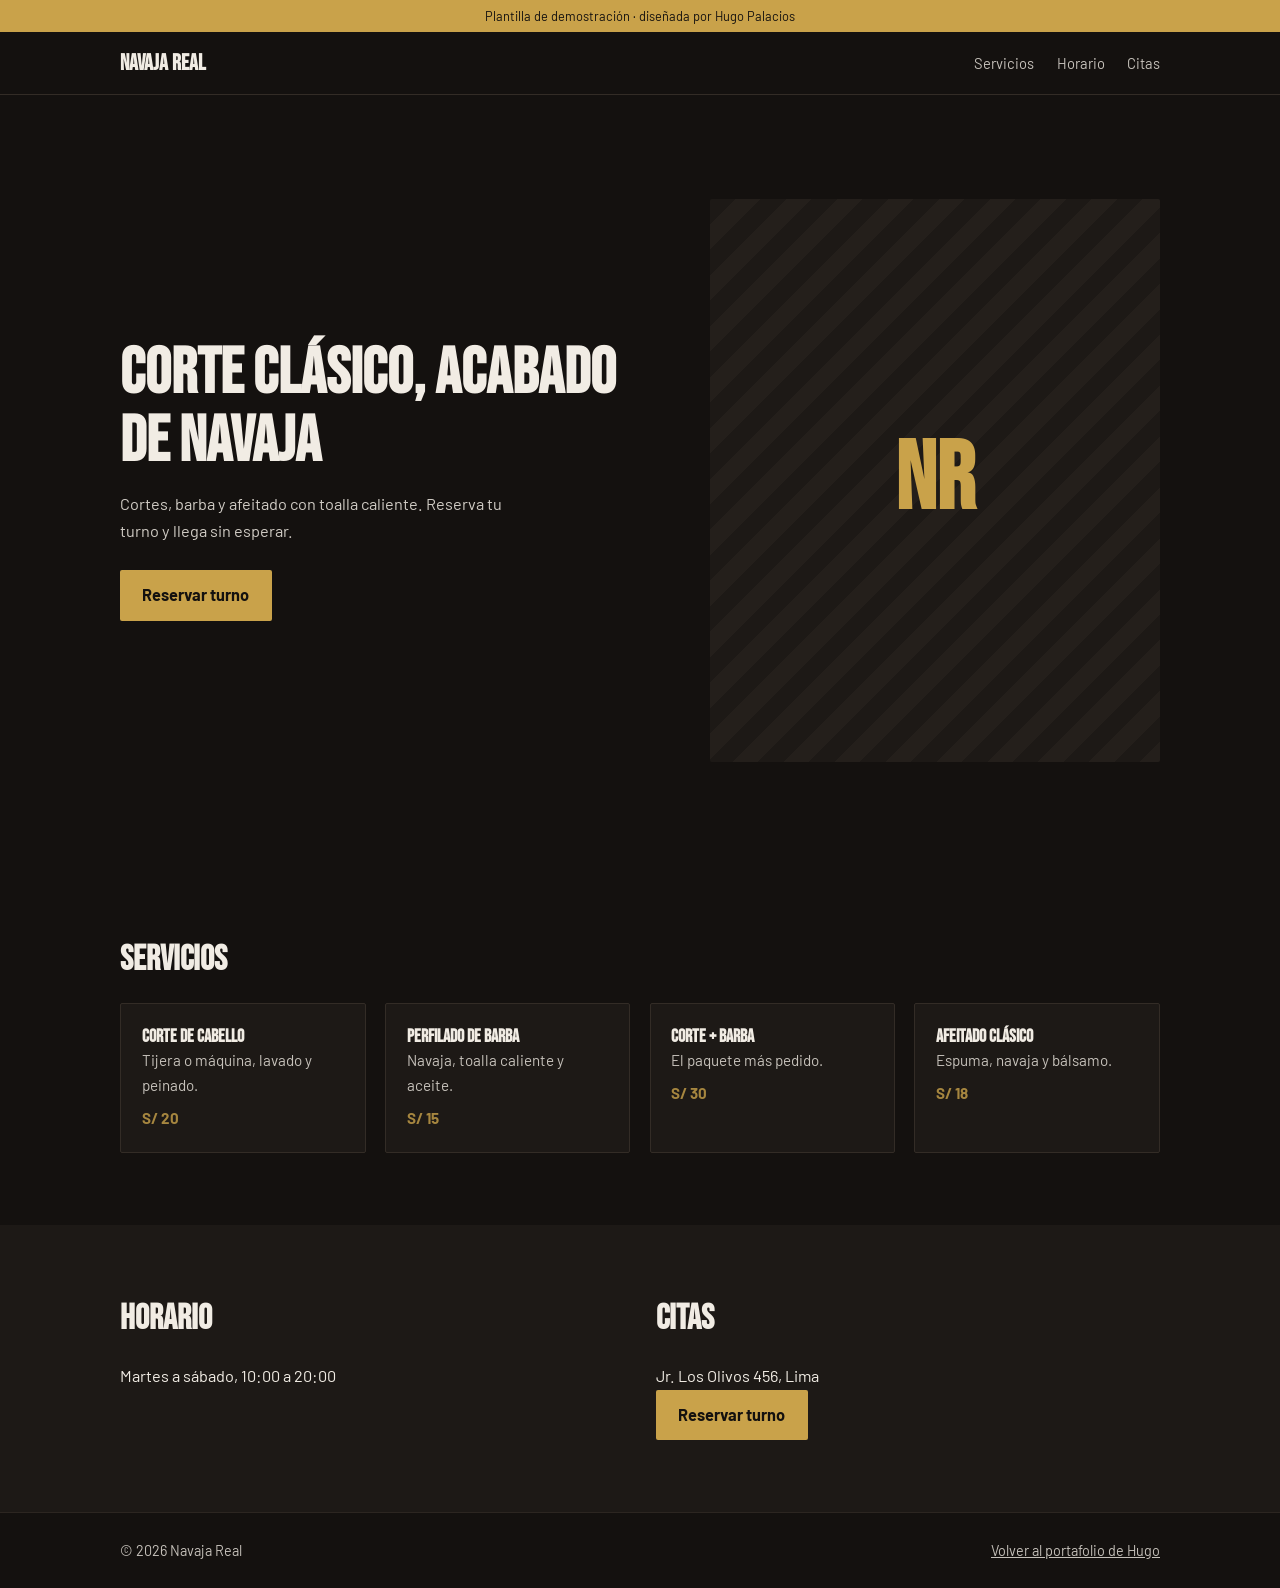
==== plantillas/barberia.html @ 15b8706f "Add files via upload" ====
<!DOCTYPE html><html lang="es"><head><meta charset="UTF-8"><meta name="viewport" content="width=device-width,initial-scale=1">
<title>Navaja Real | Plantilla de demostración</title>
<link href="https://fonts.googleapis.com/css2?family=Bebas+Neue&family=Barlow:wght@400;600&display=swap" rel="stylesheet">
<link rel="stylesheet" href="base.css"><style>:root{--bg:#14110f;--ink:#f1ece4;--ac:#c9a24a;--on:#14110f;--cd:#1d1916;--ln:#332c26;--r:2px;--art:repeating-linear-gradient(135deg,#1d1916 0 18px,#241f1b 18px 36px);--fh:'Bebas Neue',Georgia,serif;--fb:'Barlow',system-ui,sans-serif}h1,h2,h3,.lg{font-family:var(--fh)}body{font-family:var(--fb)}</style></head><body>
<div class="tpl">Plantilla de demostración · diseñada por Hugo Palacios</div>
<header><div class="w"><span class="lg">Navaja Real</span><nav><a href="#servicios">Servicios</a><a href="#horario">Horario</a><a href="#citas">Citas</a></nav></div></header>
<main><div class="hero"><div class="w"><div><h1>Corte clásico, acabado de navaja</h1><p class="lead">Cortes, barba y afeitado con toalla caliente. Reserva tu turno y llega sin esperar.</p><a class="btn" href="#citas">Reservar turno</a></div><div class="art" aria-hidden="true">NR</div></div></div>
<section id="servicios"><div class="w"><h2>Servicios</h2><div class="g"><article class="c"><h3>Corte de cabello</h3><p>Tijera o máquina, lavado y peinado.</p><p class="pr">S/ 20</p></article><article class="c"><h3>Perfilado de barba</h3><p>Navaja, toalla caliente y aceite.</p><p class="pr">S/ 15</p></article><article class="c"><h3>Corte + barba</h3><p>El paquete más pedido.</p><p class="pr">S/ 30</p></article><article class="c"><h3>Afeitado clásico</h3><p>Espuma, navaja y bálsamo.</p><p class="pr">S/ 18</p></article></div></div></section>
<section class="info" id="horario"><div class="w"><div><h2>Horario</h2><p>Martes a sábado, 10:00 a 20:00</p></div><div id="citas"><h2>Citas</h2><p>Jr. Los Olivos 456, Lima</p><p><a class="btn" href="#">Reservar turno</a></p></div></div></section></main>
<footer><div class="w"><span>© 2026 Navaja Real</span><a href="../index.html#proyectos">Volver al portafolio de Hugo</a></div></footer></body></html>
---- plantillas/base.css ----
*{box-sizing:border-box;margin:0;padding:0}
body{background:var(--bg);color:var(--ink);font:400 1.02rem/1.65 var(--fb)}
a{color:inherit}.w{width:min(1040px,92%);margin-inline:auto}
.tpl{background:var(--ac);color:var(--on);text-align:center;font-size:.8rem;padding:.35rem}
header{padding:1.1rem 0;border-bottom:1px solid var(--ln)}
header .w{display:flex;justify-content:space-between;align-items:center;gap:1rem;flex-wrap:wrap}
.lg{font:700 1.4rem var(--fh)}
nav{display:flex;gap:1.4rem;font-size:.92rem;flex-wrap:wrap}
nav a{text-decoration:none;opacity:.8}nav a:hover{opacity:1}
.hero{padding:clamp(3rem,9vw,6.5rem) 0}
.hero .w{display:grid;grid-template-columns:1.1fr .9fr;gap:2.5rem;align-items:center}
h1{font:700 clamp(2.3rem,6vw,4rem)/1.05 var(--fh)}
h2{font:700 clamp(1.6rem,3.5vw,2.2rem) var(--fh);margin-bottom:1.4rem}
h3{font:700 1.15rem var(--fh)}
.lead{margin:1rem 0 1.6rem;max-width:46ch;opacity:.85}
.btn{display:inline-block;background:var(--ac);color:var(--on);padding:.75rem 1.4rem;border-radius:var(--r);font-weight:700;text-decoration:none}
.art{aspect-ratio:4/5;background:var(--art);border-radius:var(--r);display:grid;place-items:center;font:700 6rem var(--fh);color:var(--ac)}
section{padding:clamp(2.5rem,6vw,4.5rem) 0}
.g{display:grid;grid-template-columns:repeat(auto-fit,minmax(220px,1fr));gap:1.2rem}
.c{background:var(--cd);border:1px solid var(--ln);border-radius:var(--r);padding:1.3rem}
.c p{opacity:.8;font-size:.95rem}.pr{color:var(--ac);font-weight:700;margin-top:.5rem}
.info{background:var(--cd)}.info .w{display:grid;grid-template-columns:1fr 1fr;gap:2rem}
footer{border-top:1px solid var(--ln);padding:1.6rem 0;font-size:.9rem;opacity:.8}
footer .w{display:flex;justify-content:space-between;flex-wrap:wrap;gap:.6rem}
@media(max-width:720px){.hero .w,.info .w{grid-template-columns:1fr}.art{aspect-ratio:16/9;order:-1;font-size:4rem}}
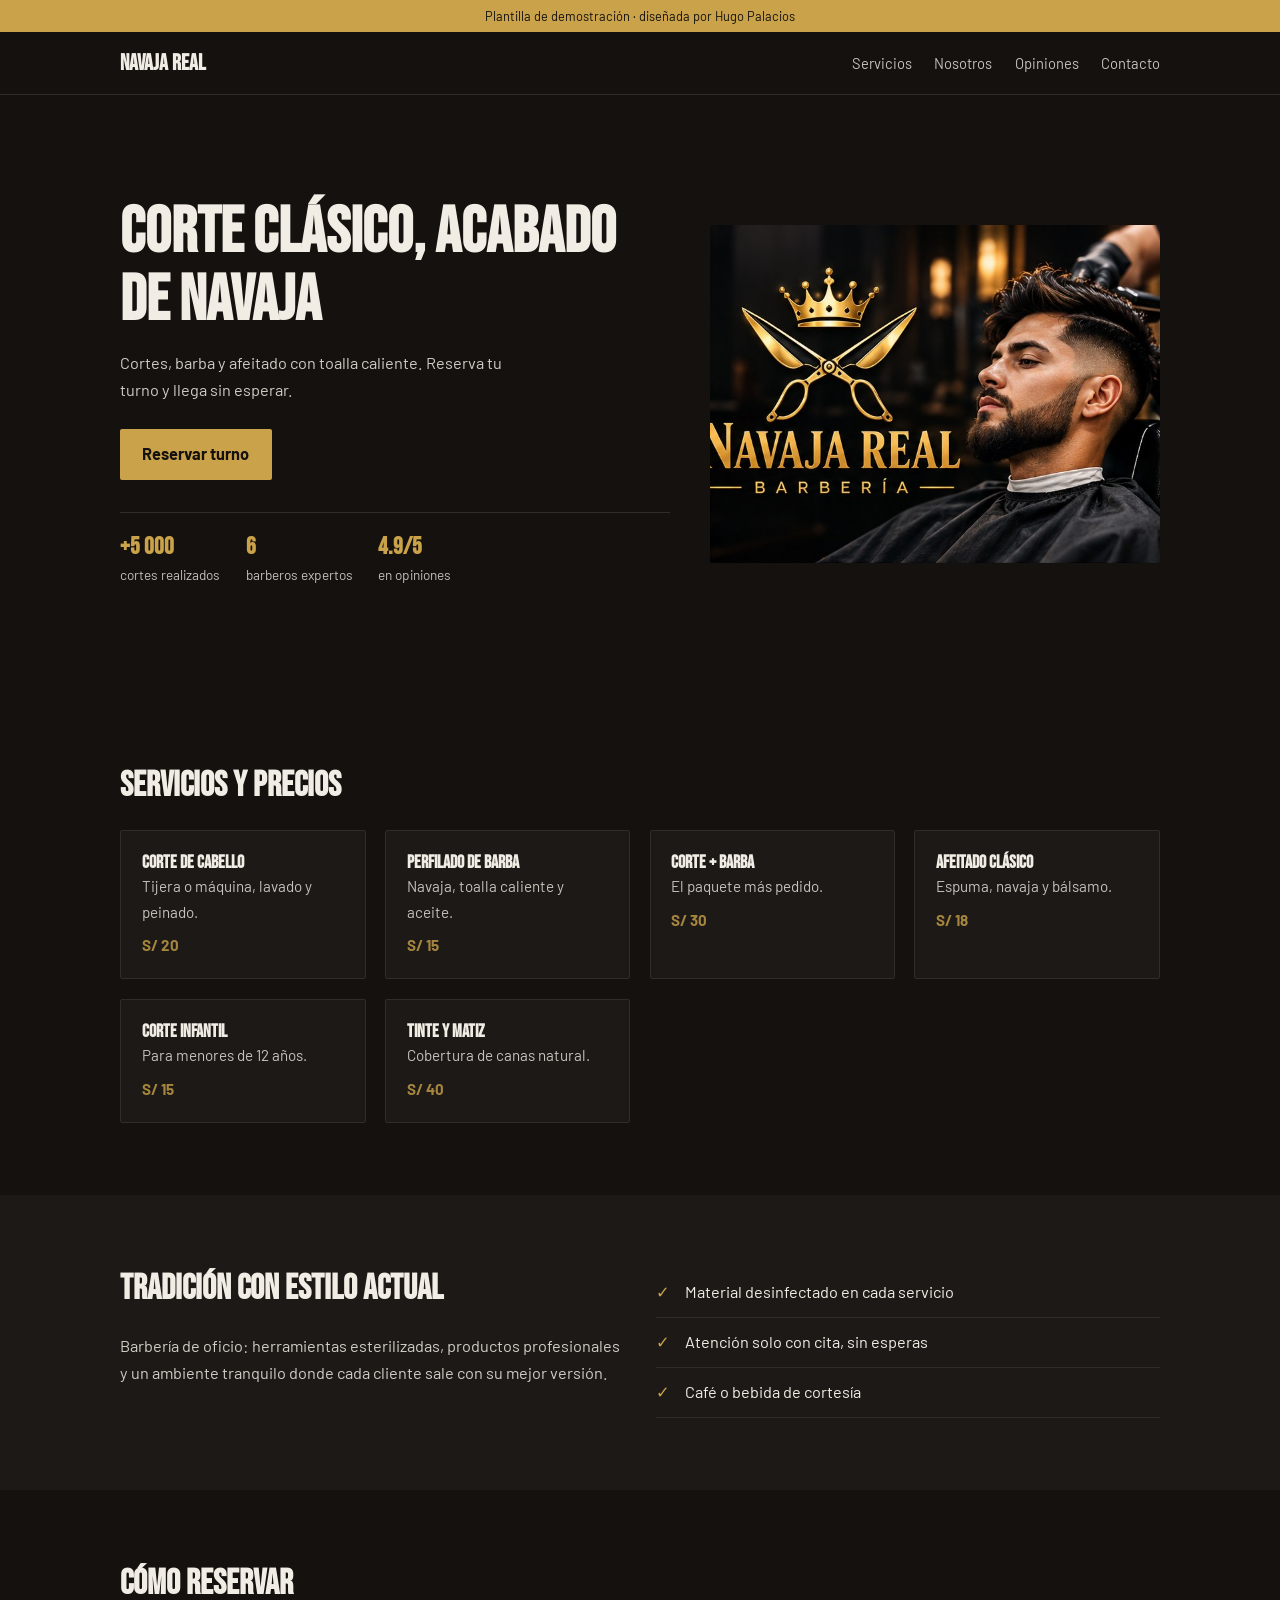
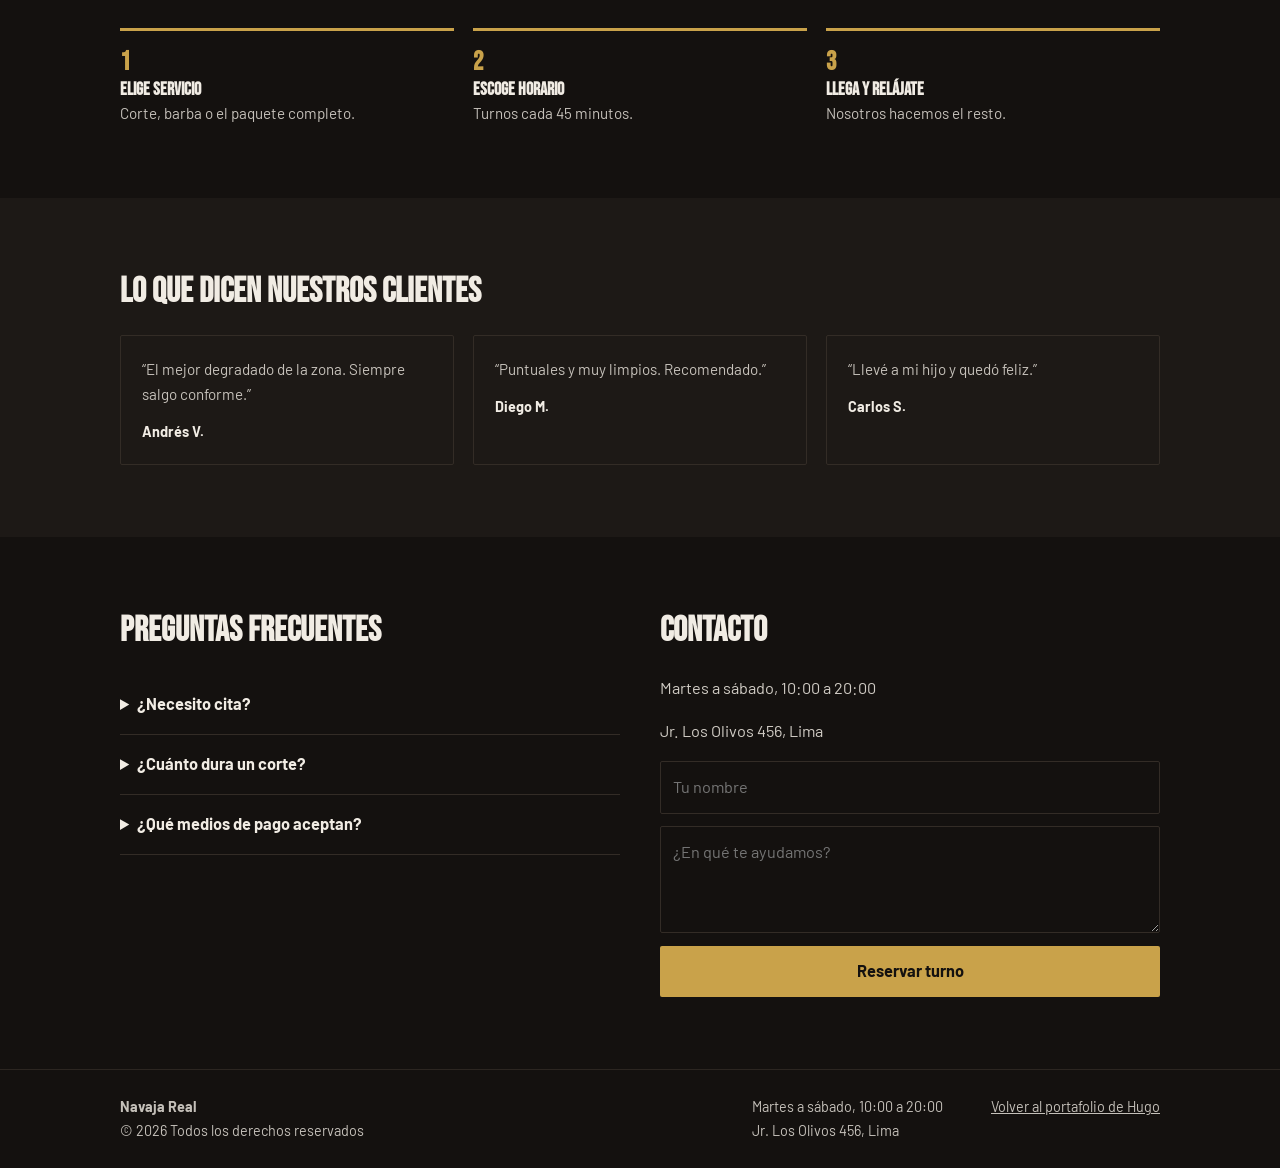
==== commit 6b6b7917: "Add files via upload" ====
--- a/plantillas/barberia.html
+++ b/plantillas/barberia.html
@@ -1,10 +1,13 @@
 <!DOCTYPE html><html lang="es"><head><meta charset="UTF-8"><meta name="viewport" content="width=device-width,initial-scale=1">
 <title>Navaja Real | Plantilla de demostración</title>
 <link href="https://fonts.googleapis.com/css2?family=Bebas+Neue&family=Barlow:wght@400;600&display=swap" rel="stylesheet">
-<link rel="stylesheet" href="base.css"><style>:root{--bg:#14110f;--ink:#f1ece4;--ac:#c9a24a;--on:#14110f;--cd:#1d1916;--ln:#332c26;--r:2px;--art:repeating-linear-gradient(135deg,#1d1916 0 18px,#241f1b 18px 36px);--fh:'Bebas Neue',Georgia,serif;--fb:'Barlow',system-ui,sans-serif}h1,h2,h3,.lg{font-family:var(--fh)}body{font-family:var(--fb)}</style></head><body>
+<link rel="stylesheet" href="base.css"><style>:root{--bg:#14110f;--ink:#f1ece4;--ac:#c9a24a;--on:#14110f;--cd:#1d1916;--ln:#332c26;--r:2px;--fh:'Bebas Neue',Georgia,serif;--fb:'Barlow',system-ui,sans-serif}h1,h2,h3,.lg{font-family:var(--fh)}body{font-family:var(--fb)}html{scroll-behavior:smooth}</style></head><body>
 <div class="tpl">Plantilla de demostración · diseñada por Hugo Palacios</div>
-<header><div class="w"><span class="lg">Navaja Real</span><nav><a href="#servicios">Servicios</a><a href="#horario">Horario</a><a href="#citas">Citas</a></nav></div></header>
-<main><div class="hero"><div class="w"><div><h1>Corte clásico, acabado de navaja</h1><p class="lead">Cortes, barba y afeitado con toalla caliente. Reserva tu turno y llega sin esperar.</p><a class="btn" href="#citas">Reservar turno</a></div><div class="art" aria-hidden="true">NR</div></div></div>
-<section id="servicios"><div class="w"><h2>Servicios</h2><div class="g"><article class="c"><h3>Corte de cabello</h3><p>Tijera o máquina, lavado y peinado.</p><p class="pr">S/ 20</p></article><article class="c"><h3>Perfilado de barba</h3><p>Navaja, toalla caliente y aceite.</p><p class="pr">S/ 15</p></article><article class="c"><h3>Corte + barba</h3><p>El paquete más pedido.</p><p class="pr">S/ 30</p></article><article class="c"><h3>Afeitado clásico</h3><p>Espuma, navaja y bálsamo.</p><p class="pr">S/ 18</p></article></div></div></section>
-<section class="info" id="horario"><div class="w"><div><h2>Horario</h2><p>Martes a sábado, 10:00 a 20:00</p></div><div id="citas"><h2>Citas</h2><p>Jr. Los Olivos 456, Lima</p><p><a class="btn" href="#">Reservar turno</a></p></div></div></section></main>
-<footer><div class="w"><span>© 2026 Navaja Real</span><a href="../index.html#proyectos">Volver al portafolio de Hugo</a></div></footer></body></html>+<header><div class="w"><a class="lg" href="#" style="text-decoration:none">Navaja Real</a><nav><a href="#servicios">Servicios</a><a href="#nosotros">Nosotros</a><a href="#opiniones">Opiniones</a><a href="#contacto">Contacto</a></nav></div></header>
+<main><div class="hero"><div class="w"><div><h1>Corte clásico, acabado de navaja</h1><p class="lead">Cortes, barba y afeitado con toalla caliente. Reserva tu turno y llega sin esperar.</p><a class="btn" href="#contacto">Reservar turno</a><div class="facts"><div><b>+5 000</b><span>cortes realizados</span></div><div><b>6</b><span>barberos expertos</span></div><div><b>4.9/5</b><span>en opiniones</span></div></div></div><img class="art" src="../assets/images/proyectos/barberia.jpg" alt="Navaja Real"></div></div>
+<section id="servicios"><div class="w"><h2>Servicios y precios</h2><div class="g"><article class="c"><h3>Corte de cabello</h3><p>Tijera o máquina, lavado y peinado.</p><p class="pr">S/ 20</p></article><article class="c"><h3>Perfilado de barba</h3><p>Navaja, toalla caliente y aceite.</p><p class="pr">S/ 15</p></article><article class="c"><h3>Corte + barba</h3><p>El paquete más pedido.</p><p class="pr">S/ 30</p></article><article class="c"><h3>Afeitado clásico</h3><p>Espuma, navaja y bálsamo.</p><p class="pr">S/ 18</p></article><article class="c"><h3>Corte infantil</h3><p>Para menores de 12 años.</p><p class="pr">S/ 15</p></article><article class="c"><h3>Tinte y matiz</h3><p>Cobertura de canas natural.</p><p class="pr">S/ 40</p></article></div></div></section>
+<section class="info" id="nosotros"><div class="w two"><div><h2>Tradición con estilo actual</h2><p>Barbería de oficio: herramientas esterilizadas, productos profesionales y un ambiente tranquilo donde cada cliente sale con su mejor versión.</p></div><ul class="ck"><li>Material desinfectado en cada servicio</li><li>Atención solo con cita, sin esperas</li><li>Café o bebida de cortesía</li></ul></div></section>
+<section><div class="w"><h2>Cómo reservar</h2><ol class="st"><li><h3>Elige servicio</h3><p>Corte, barba o el paquete completo.</p></li><li><h3>Escoge horario</h3><p>Turnos cada 45 minutos.</p></li><li><h3>Llega y relájate</h3><p>Nosotros hacemos el resto.</p></li></ol></div></section>
+<section class="info" id="opiniones"><div class="w" style="display:block"><h2>Lo que dicen nuestros clientes</h2><div class="g"><article class="c"><blockquote><p>“El mejor degradado de la zona. Siempre salgo conforme.”</p><footer>Andrés V.</footer></blockquote></article><article class="c"><blockquote><p>“Puntuales y muy limpios. Recomendado.”</p><footer>Diego M.</footer></blockquote></article><article class="c"><blockquote><p>“Llevé a mi hijo y quedó feliz.”</p><footer>Carlos S.</footer></blockquote></article></div></div></section>
+<section><div class="w two"><div><h2>Preguntas frecuentes</h2><details><summary>¿Necesito cita?</summary><p>Recomendamos reservar. Si hay espacio, atendemos sin cita.</p></details><details><summary>¿Cuánto dura un corte?</summary><p>Entre 30 y 45 minutos.</p></details><details><summary>¿Qué medios de pago aceptan?</summary><p>Efectivo, Yape, Plin y tarjeta.</p></details></div><div id="contacto"><h2>Contacto</h2><p>Martes a sábado, 10:00 a 20:00</p><p style="margin-bottom:1rem">Jr. Los Olivos 456, Lima</p><form id="f"><input name="n" placeholder="Tu nombre" aria-label="Tu nombre" required><textarea name="m" rows="3" placeholder="¿En qué te ayudamos?" aria-label="Mensaje" required></textarea><button class="btn" type="submit">Reservar turno</button></form></div></div></section></main>
+<footer><div class="w"><div><b>Navaja Real</b><p>© 2026 Todos los derechos reservados</p></div><div class="fc"><div><p>Martes a sábado, 10:00 a 20:00</p><p>Jr. Los Olivos 456, Lima</p></div><a href="../index.html#proyectos">Volver al portafolio de Hugo</a></div></div></footer><script>document.getElementById('f').onsubmit=function(e){e.preventDefault();var d=new FormData(e.target);window.open('https://wa.me/51999999999?text='+encodeURIComponent('Hola, soy '+d.get('n')+'. '+d.get('m')),'_blank')}</script></body></html>
--- a/plantillas/base.css
+++ b/plantillas/base.css
@@ -23,3 +23,22 @@
 footer{border-top:1px solid var(--ln);padding:1.6rem 0;font-size:.9rem;opacity:.8}
 footer .w{display:flex;justify-content:space-between;flex-wrap:wrap;gap:.6rem}
 @media(max-width:720px){.hero .w,.info .w{grid-template-columns:1fr}.art{aspect-ratio:16/9;order:-1;font-size:4rem}}
+img.art{width:100%;aspect-ratio:4/3;object-fit:cover;display:block}
+.facts{display:flex;gap:1.6rem;flex-wrap:wrap;margin-top:2rem;padding-top:1.2rem;border-top:1px solid var(--ln)}
+.facts b{display:block;font:700 1.5rem var(--fh);color:var(--ac)}.facts span{font-size:.85rem;opacity:.8}
+.two{display:grid;grid-template-columns:1fr 1fr;gap:2.5rem;align-items:start}
+.two p{opacity:.85;margin-bottom:1rem}
+ul.ck{list-style:none}ul.ck li{padding:.7rem 0 .7rem 1.8rem;border-bottom:1px solid var(--ln);position:relative}
+ul.ck li::before{content:"✓";position:absolute;left:0;color:var(--ac);font-weight:700}
+ol.st{list-style:none;counter-reset:s;display:grid;grid-template-columns:repeat(auto-fit,minmax(220px,1fr));gap:1.2rem}
+ol.st li{counter-increment:s;padding-top:1rem;border-top:3px solid var(--ac)}
+ol.st li::before{content:counter(s);font:700 1.6rem var(--fh);color:var(--ac)}
+ol.st p{opacity:.8;font-size:.95rem}
+blockquote{font-size:1rem}blockquote footer{border:0;padding:.8rem 0 0;font-weight:700;opacity:1;font-size:.9rem}
+details{border-bottom:1px solid var(--ln);padding:1rem 0}summary{cursor:pointer;font-weight:700}
+details p{margin-top:.6rem;opacity:.85}
+form{display:grid;gap:.8rem}input,textarea{font:inherit;padding:.75rem;border-radius:var(--r);border:1px solid var(--ln);background:var(--bg);color:var(--ink)}
+button.btn{border:0;cursor:pointer;font:inherit;font-weight:700}
+footer .w{align-items:flex-start}.fc{display:flex;gap:3rem;flex-wrap:wrap}.fc p{margin:0}
+a:focus-visible,button:focus-visible,summary:focus-visible,input:focus-visible,textarea:focus-visible{outline:2px solid var(--ac);outline-offset:3px}
+@media(max-width:720px){.two{grid-template-columns:1fr}img.art{aspect-ratio:16/9}}
